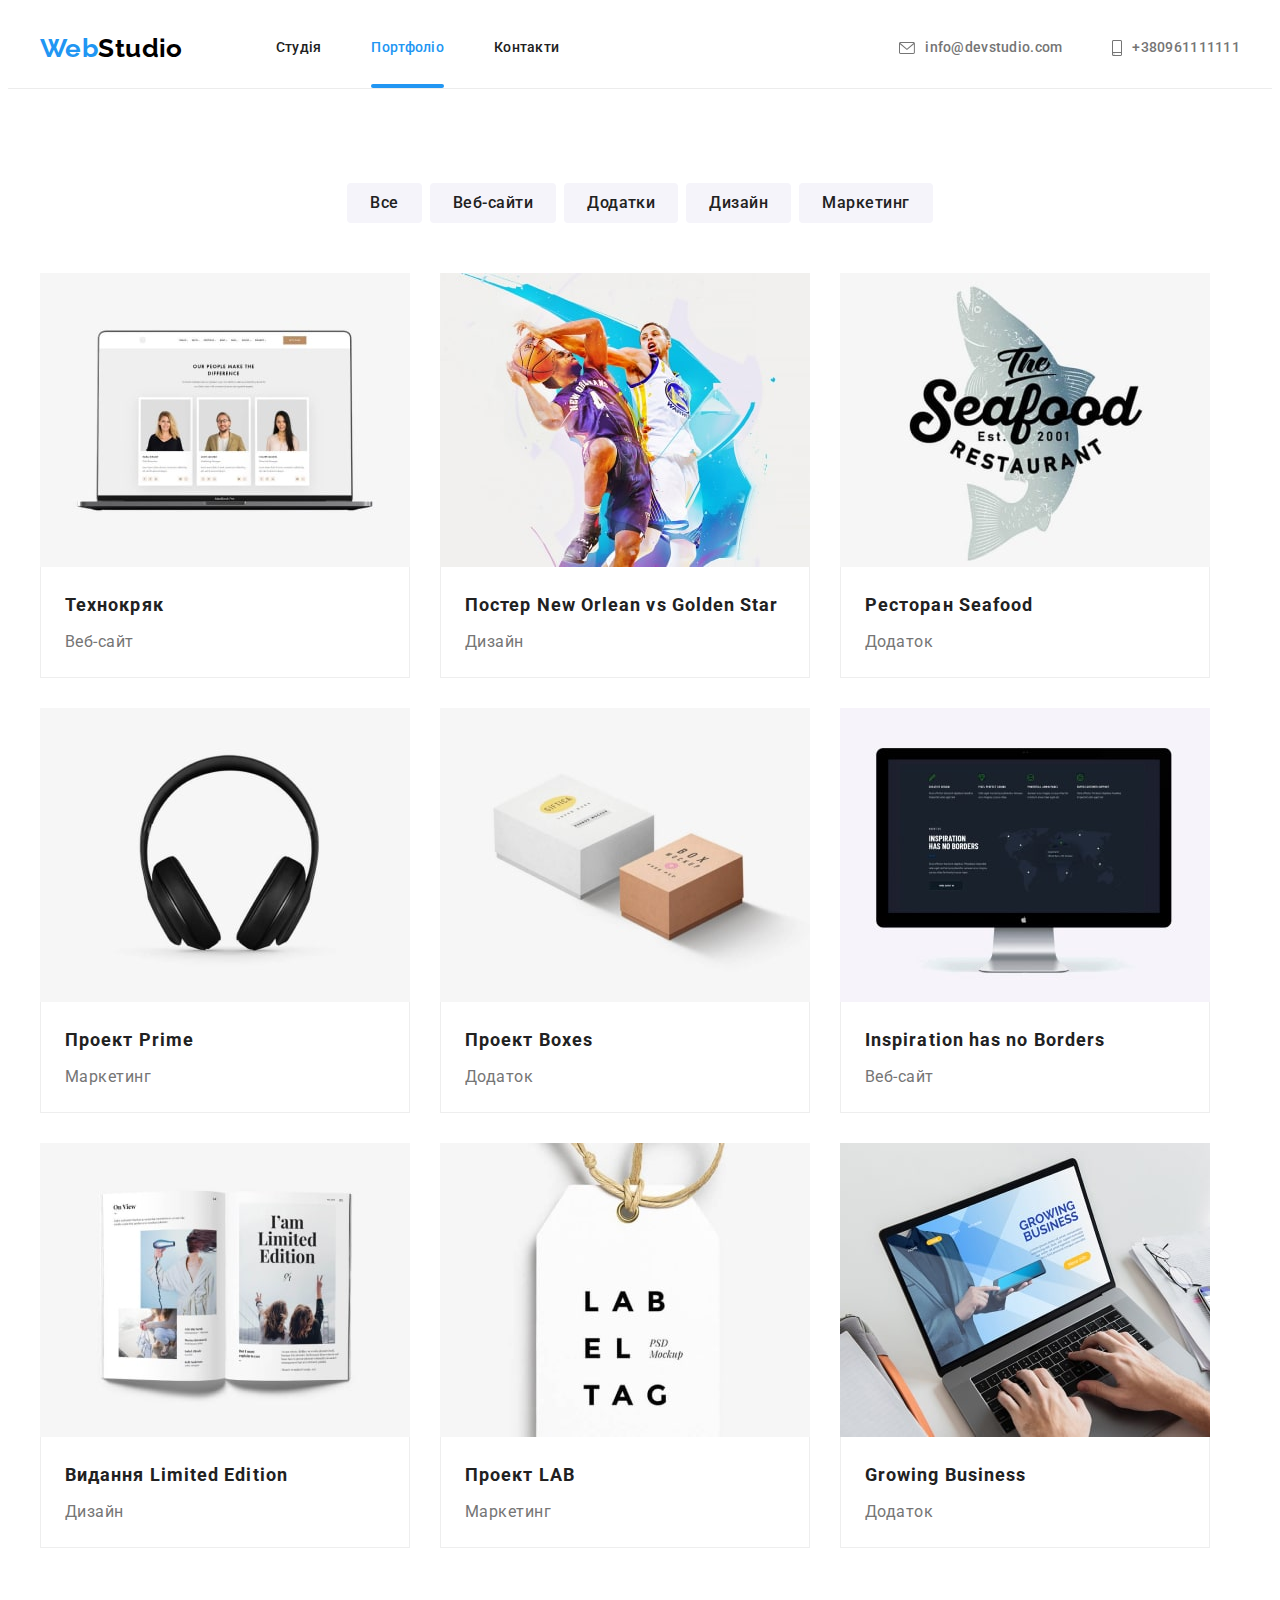
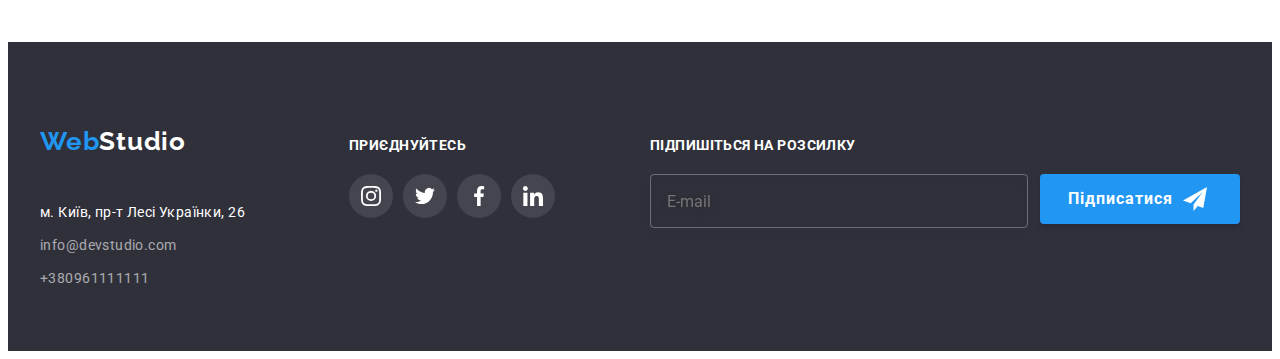
==== portfolio.html @ b74c09cd "HW-7" ====
<!DOCTYPE html>
<html lang="uk">
  <head>
    <meta charset="UTF-8" />
    <meta http-equiv="X-UA-Compatible" content="IE=edge" />
    <meta name="viewport" content="width=device-width, initial-scale=1.0" />
    <title>Web Studio</title>
    <link rel="preconnect" href="https://fonts.googleapis.com" />
    <link rel="preconnect" href="https://fonts.gstatic.com" crossorigin />
    <link
      href="https://fonts.googleapis.com/css2?family=Raleway:wght@700&family=Roboto:wght@400;500;700;900&display=swap"
      rel="stylesheet"
    />
    <link
      rel="stylesheet"
      href="https://cdnjs.cloudflare.com/ajax/libs/modern-normalize/1.1.0/modern-normalize.min.css"
      integrity="sha512-wpPYUAdjBVSE4KJnH1VR1HeZfpl1ub8YT/NKx4PuQ5NmX2tKuGu6U/JRp5y+Y8XG2tV+wKQpNHVUX03MfMFn9Q=="
      crossorigin="anonymous"
      referrerpolicy="no-referrer"
    />
    <link rel="stylesheet" href="./css/styles.css" />
    <link rel="stylesheet" href="./css/main.min.css"/>
  </head>
  <body>
    <!-- Header -->
    <header class="header header-border">
      <div class="container main-nav">
        <nav class="main-nav">
          <a href="./index.html" class="logo link">
            <span class="logo__accent">Web</span>Studio</a
          >
          <ul class="site-nav list">
            <li class="site-nav__item">
              <a href="./index.html" class="site-nav__link link">Студія</a>
            </li>
            <li class="site-nav__item">
              <a href="./portfolio.html" class="site-nav__link site-nav__link--current link"
                >Портфоліо</a
              >
            </li>
            <li class="site-nav__item">
              <a href="" class="site-nav__link link">Контакти</a>
            </li>
          </ul>
        </nav>
       <ul class="contact list">
          <li class="contact__item">
            <a href="mailto:info@devstudio.com" class="contact__link link">
              <svg class="contact__icon" width="16" height="12">
                <use href="./images/icons.svg#icon-envelopehover"></use>
              </svg>
              info@devstudio.com
            </a>
          </li>
          <li class="contact__item">
            <a href="tel:+380961111111" class="contact__link link">
              <svg class="contact__icon" width="10" height="16">
                <use href="./images/icons.svg#icon-smartphone"></use>
              </svg>
              +380961111111</a
            >
          </li>
        </ul>
      </div>
    </header>

    <main>
      <section class="portfolio-section">
        <div class="container">
          <h1 class="visually-hidden">Приклади наших робіт</h1>
          <ul class="filter list">
            <li class="filter__item">
              <button type="button" class="filter__button">Все</button>
            </li>
            <li class="filter__item">
              <button type="button" class="filter__button">Веб-сайти</button>
            </li>
            <li class="filter__item">
              <button type="button" class="filter__button">Додатки</button>
            </li>
            <li class="filter__item">
              <button type="button" class="filter__button">Дизайн</button>
            </li>
            <li class="filter__item">
              <button type="button" class="filter__button">Маркетинг</button>
            </li>
          </ul>
          <ul class="portfolio__list list">
            <li class="example">
              <a href="" class="example__link link">
                <div class="example__image">
                  <img
                    src="./images/project1.jpg"
                    alt="foto-project"
                    width="370"
                  />
                  <p class="example__text">
                    Ресурс пропонує комплексні пропозиції з різним рівнем
                    функціоналу та сервісів. Все це дозволить відвідувачу
                    отримати вичерпні відомості про компанію чи приватну особу.
                  </p>
                </div>
                <div class="description">
                  <h2 class="description__title">Технокряк</h2>
                  <p class="description__text">Веб-сайт</p>
                </div>
              </a>
            </li>
            <li class="example">
              <a href="" class="example__link link">
                <div class="example__image">
                  <img
                    src="./images/project2.jpg"
                    alt="foto-project"
                    width="370"
                  />
                  <p class="example__text">
                    Ресурс пропонує комплексні пропозиції з різним рівнем
                    функціоналу та сервісів. Все це дозволить відвідувачу
                    отримати вичерпні відомості про компанію чи приватну особу.
                  </p>
                </div>
                <div class="description">
                  <h2 class="description__title">
                    Постер New Orlean vs Golden Star
                  </h2>
                  <p class="description__text">Дизайн</p>
                </div>
              </a>
            </li>
            <li class="example">
              <a href="" class="example__link link">
                <div class="example__image">
                  <img
                    src="./images/project3.jpg"
                    alt="foto-project"
                    width="370"
                  />
                  <p class="example__text">
                    Ресурс пропонує комплексні пропозиції з різним рівнем
                    функціоналу та сервісів. Все це дозволить відвідувачу
                    отримати вичерпні відомості про компанію чи приватну особу.
                  </p>
                </div>
                <div class="description">
                  <h2 class="description__title">Ресторан Seafood</h2>
                  <p class="description__text">Додаток</p>
                </div>
              </a>
            </li>
            <li class="example">
              <a href="" class="example__link link">
                <div class="example__image">
                  <img
                    src="./images/project4.jpg"
                    alt="foto-project"
                    width="370"
                  />
                  <p class="example__text">
                    Ресурс пропонує комплексні пропозиції з різним рівнем
                    функціоналу та сервісів. Все це дозволить відвідувачу
                    отримати вичерпні відомості про компанію чи приватну особу.
                  </p>
                </div>
                <div class="description">
                  <h2 class="description__title">Проект Prime</h2>
                  <p class="description__text">Маркетинг</p>
                </div>
              </a>
            </li>
            <li class="example">
              <a href="" class="example__link link">
                <div class="example__image">
                  <img
                    src="./images/project5.jpg"
                    alt="foto-project"
                    width="370"
                  />
                  <p class="example__text">
                    Ресурс пропонує комплексні пропозиції з різним рівнем
                    функціоналу та сервісів. Все це дозволить відвідувачу
                    отримати вичерпні відомості про компанію чи приватну особу.
                  </p>
                </div>
                <div class="description">
                  <h2 class="description__title">Проект Boxes</h2>
                  <p class="description__text">Додаток</p>
                </div>
              </a>
            </li>
            <li class="example">
              <a href="" class="example__link link">
                <div class="example__image">
                  <img
                    src="./images/project6.jpg"
                    alt="foto-project"
                    width="370"
                  />
                  <p class="example__text">
                    Ресурс пропонує комплексні пропозиції з різним рівнем
                    функціоналу та сервісів. Все це дозволить відвідувачу
                    отримати вичерпні відомості про компанію чи приватну особу.
                  </p>
                </div>
                <div class="description">
                  <h2 class="description__title">Inspiration has no Borders</h2>
                  <p class="description__text">Веб-сайт</p>
                </div>
              </a>
            </li>
            <li class="example">
              <a href="" class="example__link link">
                <div class="example__image">
                  <img
                    src="./images/project7.jpg"
                    alt="foto-project"
                    width="370"
                  />
                  <p class="example__text">
                    Ресурс пропонує комплексні пропозиції з різним рівнем
                    функціоналу та сервісів. Все це дозволить відвідувачу
                    отримати вичерпні відомості про компанію чи приватну особу.
                  </p>
                </div>
                <div class="description">
                  <h2 class="description__title">Видання Limited Edition</h2>
                  <p class="description__text">Дизайн</p>
                </div>
              </a>
            </li>
            <li class="example">
              <a href="" class="example__link link">
                <div class="example__image">
                  <img
                    src="./images/project8.jpg"
                    alt="foto-project"
                    width="370"
                  />
                  <p class="example__text">
                    Ресурс пропонує комплексні пропозиції з різним рівнем
                    функціоналу та сервісів. Все це дозволить відвідувачу
                    отримати вичерпні відомості про компанію чи приватну особу.
                  </p>
                </div>
                <div class="description">
                  <h2 class="description__title">Проект LAB</h2>
                  <p class="description__text">Маркетинг</p>
                </div>
              </a>
            </li>
            <li class="example">
              <a href="" class="example__link link">
                <div class="example__image">
                  <img
                    src="./images/project9.jpg"
                    alt="foto-project"
                    width="370"
                  />
                  <p class="example__text">
                    Ресурс пропонує комплексні пропозиції з різним рівнем
                    функціоналу та сервісів. Все це дозволить відвідувачу
                    отримати вичерпні відомості про компанію чи приватну особу.
                  </p>
                </div>
                <div class="description">
                  <h2 class="description__title">Growing Business</h2>
                  <p class="description__text">Додаток</p>
                </div>
              </a>
            </li>
          </ul>
        </div>
      </section>
    </main>

    <!-- FOOTER -->
   <footer class="footer">
      <div class="container content-box">
        <div class="address-box">
          <a href="./index.html" class="logo logo--inverse link">
            <span class="logo__accent">Web</span>Studio</a
          >
          <address>
            <ul class="address list">
              <li class="address__item">
                <a
                  href="https://goo.gl/maps/reQ4tr1Y8sRU6kU5A"
                  target="_blank"
                  rel="noopener nofollow"
                  class="address__link link"
                  >м. Київ, пр-т Лесі Українки, 26</a
                >
              </li>
              <li class="address__item">
                <a href="mailto:info@devstudio.com" class="address__contact link"
                  >info@devstudio.com</a
                >
              </li>
              <li class="address__item">
                <a href="tel:+380961111111" class="address__contact link"
                  >+380961111111</a
                >
              </li>
            </ul>
          </address>
        </div>

        <div class="connect">
          <p class="connect__text">приєднуйтесь</p>
          <ul class="connect__list list">
            <li class="connect__item">
              <a href="" class="connect__link link">
                <svg class="connect__icons" width="20" height="20">
                  <use href="./images/icons.svg#icon-instagram"></use>
                </svg>
              </a>
            </li>
            <li class="connect__item">
              <a href="" class="connect__link link">
                <svg class="connect__icons" width="20" height="20">
                  <use href="./images/icons.svg#icon-twitter"></use>
                </svg>
              </a>
            </li>
            <li class="connect__item">
              <a href="" class="connect__link link">
                <svg class="connect__icons" width="20" height="20">
                  <use href="./images/icons.svg#icon-facebook"></use>
                </svg>
              </a>
            </li>
            <li class="connect__item">
              <a href="" class="connect__link link">
                <svg class="connect__icons" width="20" height="20">
                  <use href="./images/icons.svg#icon-linkedin"></use>
                </svg>
              </a>
            </li>
          </ul>
        </div>
        <div class="subscription">
          <p class="subscription__title">Підпишіться на розсилку</p>
          <form class="subscription__form">
            <label for="email"></label>
            <input
              type="email"
              name="email"
              id="email"
              placeholder="E-mail"
              required
              class="subscription__email"
            />
            <button type="submit" class="button">
              Підписатися
              <svg class="subscription__icons" width="24" height="24">
                <use href="./images/icons.svg#icon-icon-send"></use>
              </svg>
            </button>
          </form>
        </div>
      </div>
    </footer>
  </body>
</html>
---- css/main.min.css ----
:root{--primary-text-color: #757575;--logo-color: #000000;--title-text-color: #212121;--accent-color: #2196f3;--primary-white-color: #ffffff;--hero-bg-color: #2f303a;--section-bg: #f5f4fa;--border-color: #eeeeee;--line-color: #ececec;--grey: #afb1b8}h1,h2,h3,h4,h5,h6,p{margin:0}img{display:block;max-width:100%;height:auto}button{display:block;margin:0 auto;cursor:pointer;border-radius:4px;border:none;border-radius:4px;border:none}body{color:var(--primary-text-color);background-color:var(--primary-white-color);font-family:"Roboto",sans-serif;font-size:14px;letter-spacing:.03em}.section{padding-top:94px;padding-bottom:94px}.list{list-style:none;margin:0;padding:0}.link{text-decoration:none}.title{margin-top:0;margin-bottom:50px;color:var(--title-text-color);font-size:36px;line-height:1.17;text-align:center;letter-spacing:.03em}.visually-hidden{position:absolute;width:1px;height:1px;margin:-1px;border:0;padding:0;white-space:nowrap;-webkit-clip-path:inset(100%);clip-path:inset(100%);clip:rect(0 0 0 0);overflow:hidden}.is-hidden{opacity:0;visibility:hidden;pointer-events:none}.container{width:1200px;margin:0 auto;padding:0 15px}.button{padding:10px 32px;-webkit-box-shadow:0px 4px 4px rgba(0,0,0,.15);box-shadow:0px 4px 4px rgba(0,0,0,.15);min-width:200px;color:var(--primary-white-color);background-color:var(--accent-color);font-family:"Roboto";font-weight:700;font-size:16px;line-height:1.88;-webkit-box-align:center;-ms-flex-align:center;align-items:center;letter-spacing:.06em}.logo{margin-right:93px;padding-top:24px;padding-bottom:24px;color:var(--logo-color);font-family:Raleway,sans-serif;font-weight:700;font-size:26px;line-height:1.19}.logo__accent{color:var(--accent-color)}.logo--inverse{margin-bottom:20px;display:block;color:var(--primary-white-color);font-family:"Raleway",sans-serif;font-weight:700;font-size:26px;line-height:1.19;letter-spacing:.03em}.backdrop{position:fixed;top:0;left:0;width:100%;height:100%;background-color:rgba(0,0,0,.2);-webkit-transition-property:opacity,visibility;transition-property:opacity,visibility;-webkit-transition-duration:250ms;transition-duration:250ms;-webkit-transition-timing-function:cubic-bezier(0.4, 0, 0.2, 1);transition-timing-function:cubic-bezier(0.4, 0, 0.2, 1)}.modal{position:absolute;top:50%;left:50%;-webkit-transform:translate(-50%, -50%) scale(1);transform:translate(-50%, -50%) scale(1);-webkit-transition-property:-webkit-transform;transition-property:-webkit-transform;transition-property:transform;transition-property:transform, -webkit-transform;-webkit-transition-duration:250ms;transition-duration:250ms;-webkit-transition-timing-function:cubic-bezier(0.4, 0, 0.2, 1);transition-timing-function:cubic-bezier(0.4, 0, 0.2, 1);min-height:581px;min-width:528px;border-radius:4px;padding:40px;background-color:var(--primary-white-color)}.backdrop.backdrop--hidden .modal{-webkit-transform:scale(0);transform:scale(0)}.modal__close{-webkit-transition-property:fill;transition-property:fill;-webkit-transition-duration:250ms;transition-duration:250ms;-webkit-transition-timing-function:cubic-bezier(0.4, 0, 0.2, 1);transition-timing-function:cubic-bezier(0.4, 0, 0.2, 1);position:absolute;top:8px;right:8px;width:30px;height:30px;padding:5px;border:1px solid rgba(0,0,0,.1);border-radius:50%;background-color:var(--primary-white-color)}.modal__close:hover,.modal__close:focus{fill:var(--accent-color)}.modal__title{text-align:center;margin-bottom:12px;font-weight:700;font-size:20px;line-height:1.15;text-align:center;letter-spacing:.03em;color:var(--title-text-color)}.field{margin-bottom:10px}.field__title{font-style:normal;font-weight:400;font-size:12px;line-height:1.17;letter-spacing:.01em}.field__wrapper{position:relative}.field__input{-webkit-transition-property:outline-color,border;transition-property:outline-color,border;-webkit-transition-duration:250ms;transition-duration:250ms;-webkit-transition-timing-function:cubic-bezier(0.4, 0, 0.2, 1);transition-timing-function:cubic-bezier(0.4, 0, 0.2, 1);padding-left:42px;margin-top:4px;width:100%;height:40px;border:1px solid rgba(33,33,33,.2);border-radius:4px;font-weight:400;font-size:12px;line-height:1.17;letter-spacing:.01em;color:var(--primary-text-color)}.field__input:focus{outline-color:var(--accent-color)}.field:focus-within .field__input,.field:hover .field__input{border:1px solid var(--accent-color)}.field__icon{-webkit-transition-property:fill;transition-property:fill;-webkit-transition-duration:250ms;transition-duration:250ms;-webkit-transition-timing-function:cubic-bezier(0.4, 0, 0.2, 1);transition-timing-function:cubic-bezier(0.4, 0, 0.2, 1);position:absolute;left:12px;top:50%;-webkit-transform:translateY(-50%);transform:translateY(-50%)}.field__input:focus+.field__icon{fill:var(--accent-color)}.field:focus-within .field__icon,.field:hover .field__icon{fill:var(--accent-color)}.field__comment{margin-bottom:20px}.field__textarea{-webkit-transition-property:outline-color,border;transition-property:outline-color,border;-webkit-transition-duration:250ms;transition-duration:250ms;-webkit-transition-timing-function:cubic-bezier(0.4, 0, 0.2, 1);transition-timing-function:cubic-bezier(0.4, 0, 0.2, 1);width:100%;height:120px;border:1px solid rgba(33,33,33,.2);border-radius:4px;resize:none;padding:12px 16px;margin-top:4px;font-style:normal;font-weight:400;font-size:12px;line-height:1.17;letter-spacing:.01em;color:var(--primary-text-color)}.field__textarea:focus{outline-color:var(--accent-color)}.field__comment:focus-within .field__textarea,.field__comment:hover .field__textarea{border:1px solid var(--accent-color)}.checkbox{margin-bottom:30px}.checkbox__label{font-weight:400;line-height:1.71;display:-webkit-box;display:-ms-flexbox;display:flex;-webkit-box-align:center;-ms-flex-align:center;align-items:center;-webkit-box-pack:center;-ms-flex-pack:center;justify-content:center}.checkbox__image{-webkit-transition-property:background-color,border,border-color;transition-property:background-color,border,border-color;-webkit-transition-duration:250ms;transition-duration:250ms;-webkit-transition-timing-function:cubic-bezier(0.4, 0, 0.2, 1);transition-timing-function:cubic-bezier(0.4, 0, 0.2, 1);width:16px;height:15px;border:2px solid var(--title-text-color);border-radius:3px;margin-right:8px}.checkbox__input:checked+.checkbox__label .checkbox__image{background-color:var(--accent-color);border:none}.checkbox__input:focus+.checkbox__label .checkbox__image,.checkbox__input:hover+.checkbox__label .checkbox__image{border-color:var(--accent-color)}.checkbox-icon{fill:rgba(0,0,0,0)}.checkbox__input:checked+.checkbox__label .checkbox-icon{fill:var(--primary-white-color)}.contract-link{color:var(--accent-color);margin-left:5px}.main-nav{display:-webkit-box;display:-ms-flexbox;display:flex;-webkit-box-align:center;-ms-flex-align:center;align-items:center}.site-nav{display:-webkit-box;display:-ms-flexbox;display:flex}.site-nav__item:not(:last-child){margin-right:50px}.site-nav__link{position:relative;-webkit-transition-property:color;transition-property:color;-webkit-transition-duration:250ms;transition-duration:250ms;-webkit-transition-timing-function:cubic-bezier(0.4, 0, 0.2, 1);transition-timing-function:cubic-bezier(0.4, 0, 0.2, 1);display:block;padding-top:32px;padding-bottom:32px;color:var(--title-text-color);font-weight:500;font-size:14px;line-height:1.14;letter-spacing:.02em}.site-nav__link:hover,.site-nav__link:focus{color:var(--accent-color)}.site-nav__link--current{color:var(--accent-color)}.site-nav__link--current::after{content:"";width:100%;height:4px;position:absolute;bottom:0;border-radius:2px;display:block;background-color:var(--accent-color)}.contact{display:-webkit-box;display:-ms-flexbox;display:flex;margin-left:auto}.contact__item:nth-child(2){margin-left:50px}.contact__link{-webkit-transition-property:color;transition-property:color;-webkit-transition-duration:250ms;transition-duration:250ms;-webkit-transition-timing-function:cubic-bezier(0.4, 0, 0.2, 1);transition-timing-function:cubic-bezier(0.4, 0, 0.2, 1);display:-webkit-box;display:-ms-flexbox;display:flex;padding-top:32px;padding-bottom:32px;-webkit-box-align:center;-ms-flex-align:center;align-items:center;font-weight:500;font-size:14px;line-height:1.14;letter-spacing:.02em;color:var(--primary-text-color)}.contact__link:hover,.contact__link:focus{color:var(--accent-color)}.contact__icon{margin-right:10px;fill:currentColor}.hero{background-color:var(--hero-bg-color);background-image:-webkit-gradient(linear, left top, left bottom, from(rgba(47, 48, 58, 0.4)), to(rgba(47, 48, 58, 0.4))),url(../images/hero-bg.jpg);background-image:linear-gradient(rgba(47, 48, 58, 0.4), rgba(47, 48, 58, 0.4)),url(../images/hero-bg.jpg);background-repeat:no-repeat;background-position:center;background-size:cover;max-width:1600px;text-align:center;padding:200px 0;margin:0 auto;height:600px}.hero__title{margin-left:auto;margin-right:auto;margin-bottom:30px;max-width:696px;color:var(--primary-white-color);font-weight:900;font-size:44px;line-height:1.36;letter-spacing:.06em;text-transform:uppercase}.feature__list{display:-webkit-box;display:-ms-flexbox;display:flex}.feature__list .feature__item:not(:last-child){margin-right:30px}.feature__icons{width:auto;height:120px;background-color:var(--section-bg);display:-webkit-box;display:-ms-flexbox;display:flex;-webkit-box-pack:center;-ms-flex-pack:center;justify-content:center;-webkit-box-align:center;-ms-flex-align:center;align-items:center;margin-bottom:30px}.feature__title{margin-top:0;margin-bottom:10px;color:var(--title-text-color);font-size:14px;line-height:1.14;letter-spacing:.03em;text-transform:uppercase}.feature__text{margin:0;font-weight:400;font-size:14px;line-height:1.71;letter-spacing:.03em}.work{padding-top:0}.work__list{display:-webkit-box;display:-ms-flexbox;display:flex;-webkit-box-pack:justify;-ms-flex-pack:justify;justify-content:space-between}.work__picture{position:relative}.work__text{position:absolute;bottom:0;height:70px;width:100%;display:-webkit-box;display:-ms-flexbox;display:flex;-webkit-box-align:center;-ms-flex-align:center;align-items:center;-webkit-box-pack:center;-ms-flex-pack:center;justify-content:center;font-weight:700;line-height:1.14;text-transform:uppercase;color:var(--primary-white-color);background:rgba(47,48,58,.8)}.team{background-color:#f5f4fa}.team__list{display:-webkit-box;display:-ms-flexbox;display:flex;-webkit-box-pack:justify;-ms-flex-pack:justify;justify-content:space-between}.employee{-webkit-box-shadow:0px 1px 3px rgba(0,0,0,.12),0px 1px 1px rgba(0,0,0,.14),0px 2px 1px rgba(0,0,0,.2);box-shadow:0px 1px 3px rgba(0,0,0,.12),0px 1px 1px rgba(0,0,0,.14),0px 2px 1px rgba(0,0,0,.2);border-radius:0px 0px 4px 4px;background-color:var(--primary-white-color)}.employee__wrapper{padding-top:30px;padding-bottom:30px}.employee__title{margin-top:0;margin-bottom:10px;color:var(--title-text-color);font-weight:500;font-size:16px;line-height:1.19;text-align:center;letter-spacing:.03em}.employee__text{margin:0;font-weight:400;font-size:16px;line-height:1.19;text-align:center;letter-spacing:.03em;margin-bottom:16px}.soc{display:-webkit-box;display:-ms-flexbox;display:flex;-webkit-box-pack:center;-ms-flex-pack:center;justify-content:center;gap:10px}.soc__link{-webkit-transition-property:background-color,color;transition-property:background-color,color;-webkit-transition-duration:250ms;transition-duration:250ms;-webkit-transition-timing-function:cubic-bezier(0.4, 0, 0.2, 1);transition-timing-function:cubic-bezier(0.4, 0, 0.2, 1);width:44px;height:44px;border-radius:50%;display:-webkit-box;display:-ms-flexbox;display:flex;-webkit-box-align:center;-ms-flex-align:center;align-items:center;-webkit-box-pack:center;-ms-flex-pack:center;justify-content:center;color:var(--grey)}.soc__link:hover,.soc__link:focus{background-color:var(--accent-color);color:var(--primary-white-color)}.soc__icon{fill:currentColor}.our-clients__title{margin-bottom:50px;color:var(--title-text-color);font-size:36px;line-height:1.17;text-align:center;letter-spacing:.03em}.our-clients__list{display:-webkit-box;display:-ms-flexbox;display:flex;-webkit-box-align:center;-ms-flex-align:center;align-items:center;gap:30px}.client__link{-webkit-transition-property:border,color;transition-property:border,color;-webkit-transition-duration:250ms;transition-duration:250ms;-webkit-transition-timing-function:cubic-bezier(0.4, 0, 0.2, 1);transition-timing-function:cubic-bezier(0.4, 0, 0.2, 1);width:170px;height:92px;border:1px solid var(--grey);border-radius:4px;display:-webkit-box;display:-ms-flexbox;display:flex;-webkit-box-align:center;-ms-flex-align:center;align-items:center;-webkit-box-pack:center;-ms-flex-pack:center;justify-content:center;color:var(--grey)}.client__link:hover,.client__link:focus{border:1px solid var(--accent-color);color:var(--accent-color)}.client__logo{fill:currentColor}.footer{padding-top:60px;padding-bottom:60px;background-color:var(--hero-bg-color)}.address{font-style:normal;font-weight:400;font-size:14px;line-height:1.71;letter-spacing:.03em}.address .address__item:not(:last-child){margin-bottom:9px}.address__link{color:var(--primary-white-color)}.address__contact{-webkit-transition-property:color;transition-property:color;-webkit-transition-duration:250ms;transition-duration:250ms;-webkit-transition-timing-function:cubic-bezier(0.4, 0, 0.2, 1);transition-timing-function:cubic-bezier(0.4, 0, 0.2, 1);color:rgba(255,255,255,.6)}.address__contact:hover,.address__contact:focus{color:var(--accent-color)}.content-box{display:-webkit-box;display:-ms-flexbox;display:flex;-webkit-box-align:baseline;-ms-flex-align:baseline;align-items:baseline}.connect{margin-left:70px}.connect__text,.subscription__title{font-size:14px;font-weight:700;line-height:1.14;letter-spacing:.03em;text-transform:uppercase;color:var(--primary-white-color);margin-bottom:20px}.connect__list{display:-webkit-box;display:-ms-flexbox;display:flex;gap:10px}.connect__link{-webkit-transition-property:background-color,color;transition-property:background-color,color;-webkit-transition-duration:250ms;transition-duration:250ms;-webkit-transition-timing-function:cubic-bezier(0.4, 0, 0.2, 1);transition-timing-function:cubic-bezier(0.4, 0, 0.2, 1);width:44px;height:44px;border-radius:50%;display:-webkit-box;display:-ms-flexbox;display:flex;-webkit-box-align:center;-ms-flex-align:center;align-items:center;-webkit-box-pack:center;-ms-flex-pack:center;justify-content:center;background-color:rgba(255,255,255,.1);color:var(--primary-white-color)}.connect__link:hover,.connect__link:focus{background-color:var(--accent-color);color:var(--primary-white-color)}.connect__icons{fill:currentColor}.subscription{margin-left:auto}.subscription__form{display:-webkit-box;display:-ms-flexbox;display:flex}.subscription__email{-webkit-transition-property:outline-color,border;transition-property:outline-color,border;-webkit-transition-duration:250ms;transition-duration:250ms;-webkit-transition-timing-function:cubic-bezier(0.4, 0, 0.2, 1);transition-timing-function:cubic-bezier(0.4, 0, 0.2, 1);padding-left:16px;width:358px;height:50px;border:1px solid rgba(255,255,255,.3);-webkit-filter:drop-shadow(0px 4px 4px rgba(0, 0, 0, 0.15));filter:drop-shadow(0px 4px 4px rgba(0, 0, 0, 0.15));border-radius:4px;font-family:"Roboto";font-style:normal;font-weight:400;font-size:16px;line-height:1.25;background-color:rgba(0,0,0,0);color:var(--primary-white-color)}.subscription__email:focus{outline-color:var(--accent-color)}.subscription__email:hover{border:1px solid var(--accent-color)}.subscription__form .button{display:-webkit-box;display:-ms-flexbox;display:flex;-webkit-box-align:center;-ms-flex-align:center;align-items:center;padding:10px 28px;margin-left:12px;height:50px}.subscription__icons{margin-left:10px}.header-border{border-bottom:1px solid var(--line-color)}.portfolio-section{padding-top:94px;padding-bottom:94px}.filter{display:-webkit-box;display:-ms-flexbox;display:flex;-webkit-box-pack:center;-ms-flex-pack:center;justify-content:center;margin-bottom:50px}.filter__item{margin-right:8px}.filter__item:nth-child(5){margin-right:0}.filter__button{-webkit-transition-property:background-color,color,-webkit-box-shadow;transition-property:background-color,color,-webkit-box-shadow;transition-property:background-color,color,box-shadow;transition-property:background-color,color,box-shadow,-webkit-box-shadow;-webkit-transition-duration:250ms;transition-duration:250ms;-webkit-transition-timing-function:cubic-bezier(0.4, 0, 0.2, 1);transition-timing-function:cubic-bezier(0.4, 0, 0.2, 1);padding:6px 22px;border-radius:4px;border:1px solid rgba(0,0,0,0);cursor:pointer;color:var(--title-text-color);background-color:var(--section-bg);font-family:"Roboto";font-weight:500;font-size:16px;line-height:1.62;text-align:center;letter-spacing:.03em}.filter__button:hover,.filter__button:focus{background-color:var(--accent-color);color:var(--primary-white-color);-webkit-box-shadow:0px 3px 1px rgba(0,0,0,.1),0px 1px 2px rgba(0,0,0,.08),0px 2px 2px rgba(0,0,0,.12);box-shadow:0px 3px 1px rgba(0,0,0,.1),0px 1px 2px rgba(0,0,0,.08),0px 2px 2px rgba(0,0,0,.12)}.portfolio__list{display:-webkit-box;display:-ms-flexbox;display:flex;-ms-flex-wrap:wrap;flex-wrap:wrap;gap:30px}.example__link{-webkit-transition-property:-webkit-box-shadow;transition-property:-webkit-box-shadow;transition-property:box-shadow;transition-property:box-shadow, -webkit-box-shadow;-webkit-transition-duration:250ms;transition-duration:250ms;-webkit-transition-timing-function:cubic-bezier(0.4, 0, 0.2, 1);transition-timing-function:cubic-bezier(0.4, 0, 0.2, 1);display:block}.example__link:hover,.example__link:focus{-webkit-box-shadow:0px 1px 1px rgba(0,0,0,.12),0px 4px 4px rgba(0,0,0,.06),1px 4px 6px rgba(0,0,0,.16);box-shadow:0px 1px 1px rgba(0,0,0,.12),0px 4px 4px rgba(0,0,0,.06),1px 4px 6px rgba(0,0,0,.16)}.example__image{position:relative;overflow:hidden}.example__text{position:absolute;bottom:0;left:0;-webkit-transform:translateY(100%);transform:translateY(100%);-webkit-transition-property:-webkit-transform;transition-property:-webkit-transform;transition-property:transform;transition-property:transform, -webkit-transform;-webkit-transition-duration:250ms;transition-duration:250ms;-webkit-transition-timing-function:cubic-bezier(0.4, 0, 0.2, 1);transition-timing-function:cubic-bezier(0.4, 0, 0.2, 1);overflow:auto;padding:63px 24px;height:100%;font-style:normal;font-weight:400;font-size:18px;line-height:1.56;letter-spacing:.03em;background-color:rgba(33,150,243,.9);color:var(--primary-white-color)}.example__link:hover .example__text{-webkit-transform:translateY(0);transform:translateY(0)}.description{padding:20px 24px;border:1px solid var(--border-color);border-top:none}.description__title{margin-bottom:4px;color:var(--title-text-color);font-size:18px;line-height:2;letter-spacing:.06em}.description__text{font-weight:400;font-size:16px;line-height:1.88;letter-spacing:.03em;color:var(--primary-text-color)}/*# sourceMappingURL=main.min.css.map */
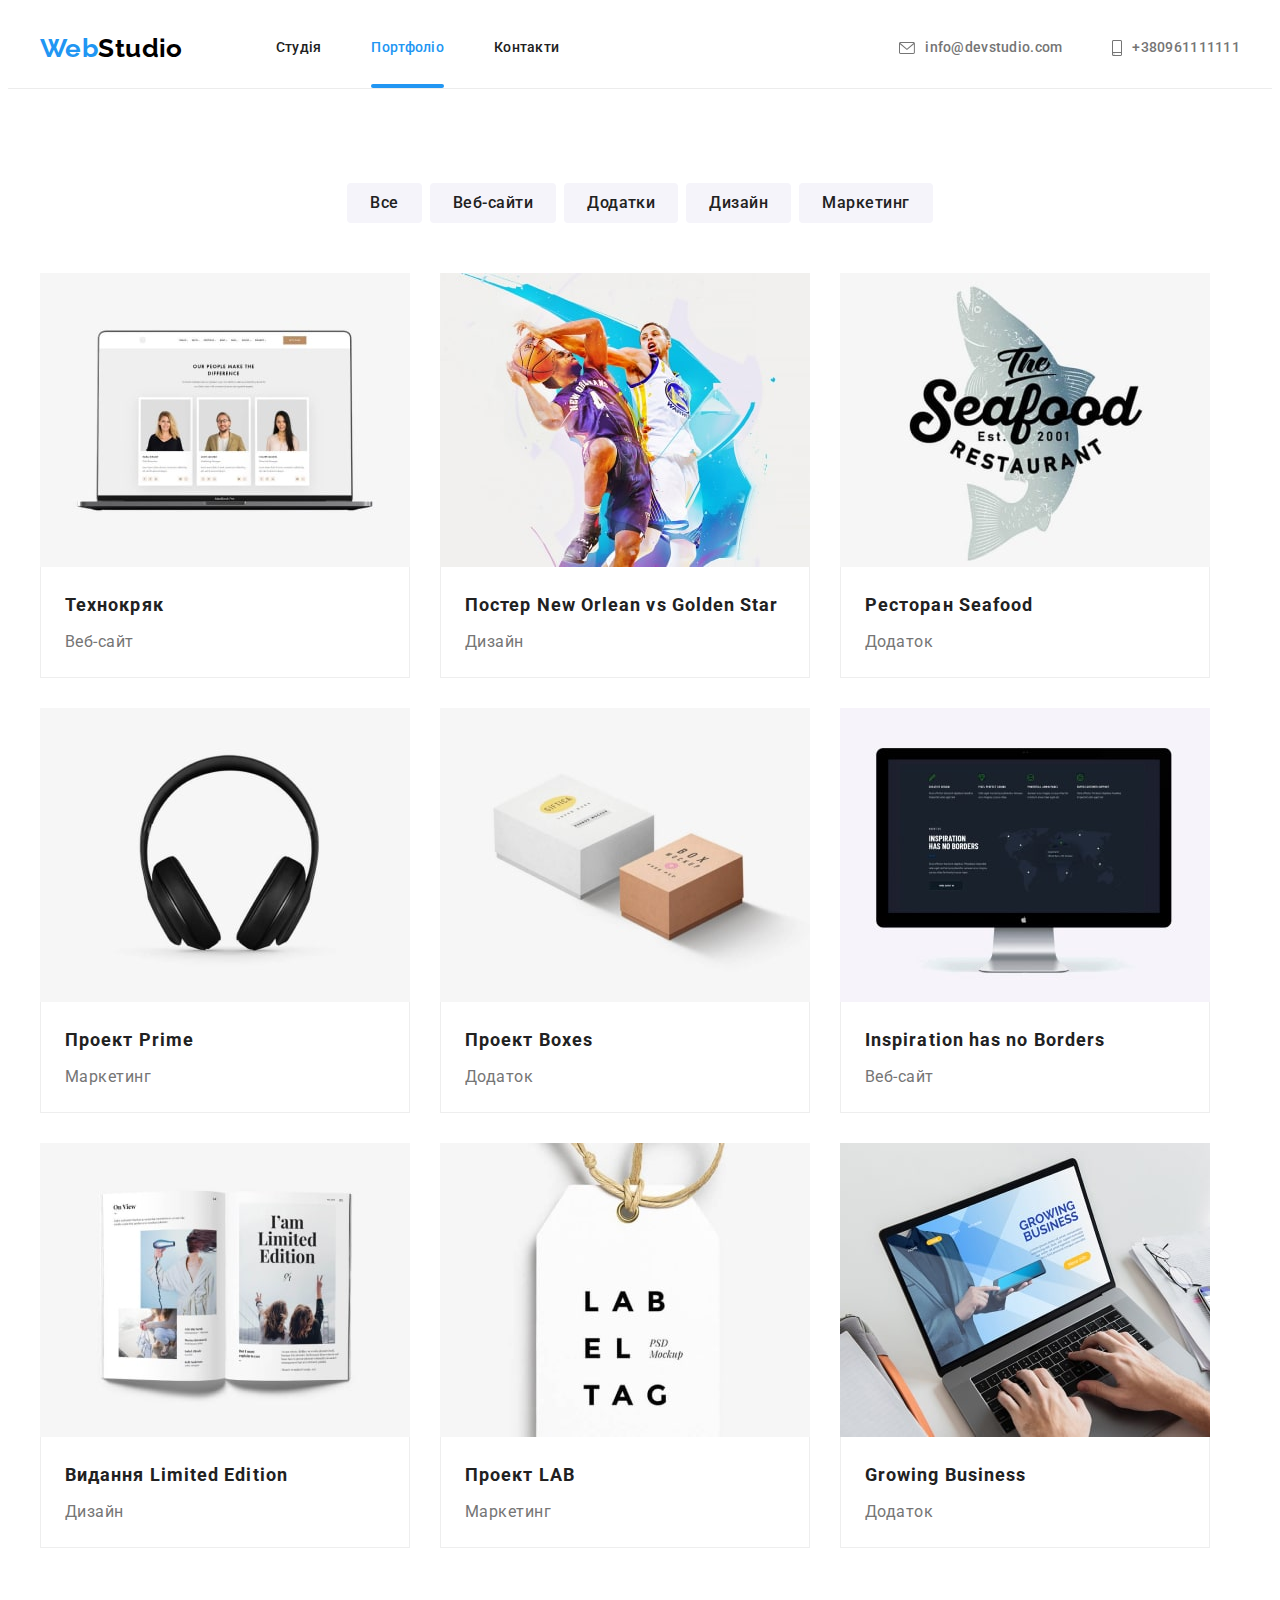
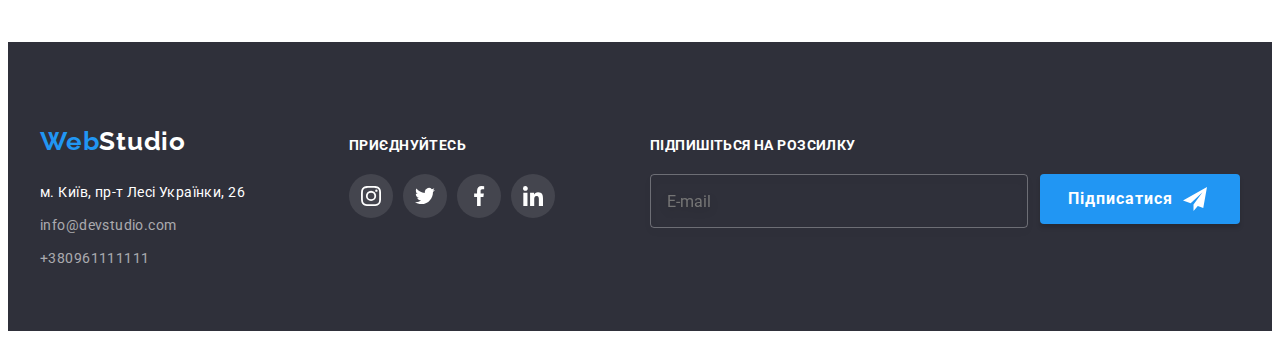
==== commit 4f5e923a: "add hw7" ====
--- a/portfolio.html
+++ b/portfolio.html
@@ -18,7 +18,7 @@
       crossorigin="anonymous"
       referrerpolicy="no-referrer"
     />
-    <link rel="stylesheet" href="./css/styles.css" />
+    <!-- <link rel="stylesheet" href="./css/styles.css" /> -->
     <link rel="stylesheet" href="./css/main.min.css"/>
   </head>
   <body>
--- a/css/main.min.css
+++ b/css/main.min.css
@@ -1 +1 @@
-:root{--primary-text-color: #757575;--logo-color: #000000;--title-text-color: #212121;--accent-color: #2196f3;--primary-white-color: #ffffff;--hero-bg-color: #2f303a;--section-bg: #f5f4fa;--border-color: #eeeeee;--line-color: #ececec;--grey: #afb1b8}h1,h2,h3,h4,h5,h6,p{margin:0}img{display:block;max-width:100%;height:auto}button{display:block;margin:0 auto;cursor:pointer;border-radius:4px;border:none;border-radius:4px;border:none}body{color:var(--primary-text-color);background-color:var(--primary-white-color);font-family:"Roboto",sans-serif;font-size:14px;letter-spacing:.03em}.section{padding-top:94px;padding-bottom:94px}.list{list-style:none;margin:0;padding:0}.link{text-decoration:none}.title{margin-top:0;margin-bottom:50px;color:var(--title-text-color);font-size:36px;line-height:1.17;text-align:center;letter-spacing:.03em}.visually-hidden{position:absolute;width:1px;height:1px;margin:-1px;border:0;padding:0;white-space:nowrap;-webkit-clip-path:inset(100%);clip-path:inset(100%);clip:rect(0 0 0 0);overflow:hidden}.is-hidden{opacity:0;visibility:hidden;pointer-events:none}.container{width:1200px;margin:0 auto;padding:0 15px}.button{padding:10px 32px;-webkit-box-shadow:0px 4px 4px rgba(0,0,0,.15);box-shadow:0px 4px 4px rgba(0,0,0,.15);min-width:200px;color:var(--primary-white-color);background-color:var(--accent-color);font-family:"Roboto";font-weight:700;font-size:16px;line-height:1.88;-webkit-box-align:center;-ms-flex-align:center;align-items:center;letter-spacing:.06em}.logo{margin-right:93px;padding-top:24px;padding-bottom:24px;color:var(--logo-color);font-family:Raleway,sans-serif;font-weight:700;font-size:26px;line-height:1.19}.logo__accent{color:var(--accent-color)}.logo--inverse{margin-bottom:20px;display:block;color:var(--primary-white-color);font-family:"Raleway",sans-serif;font-weight:700;font-size:26px;line-height:1.19;letter-spacing:.03em}.backdrop{position:fixed;top:0;left:0;width:100%;height:100%;background-color:rgba(0,0,0,.2);-webkit-transition-property:opacity,visibility;transition-property:opacity,visibility;-webkit-transition-duration:250ms;transition-duration:250ms;-webkit-transition-timing-function:cubic-bezier(0.4, 0, 0.2, 1);transition-timing-function:cubic-bezier(0.4, 0, 0.2, 1)}.modal{position:absolute;top:50%;left:50%;-webkit-transform:translate(-50%, -50%) scale(1);transform:translate(-50%, -50%) scale(1);-webkit-transition-property:-webkit-transform;transition-property:-webkit-transform;transition-property:transform;transition-property:transform, -webkit-transform;-webkit-transition-duration:250ms;transition-duration:250ms;-webkit-transition-timing-function:cubic-bezier(0.4, 0, 0.2, 1);transition-timing-function:cubic-bezier(0.4, 0, 0.2, 1);min-height:581px;min-width:528px;border-radius:4px;padding:40px;background-color:var(--primary-white-color)}.backdrop.backdrop--hidden .modal{-webkit-transform:scale(0);transform:scale(0)}.modal__close{-webkit-transition-property:fill;transition-property:fill;-webkit-transition-duration:250ms;transition-duration:250ms;-webkit-transition-timing-function:cubic-bezier(0.4, 0, 0.2, 1);transition-timing-function:cubic-bezier(0.4, 0, 0.2, 1);position:absolute;top:8px;right:8px;width:30px;height:30px;padding:5px;border:1px solid rgba(0,0,0,.1);border-radius:50%;background-color:var(--primary-white-color)}.modal__close:hover,.modal__close:focus{fill:var(--accent-color)}.modal__title{text-align:center;margin-bottom:12px;font-weight:700;font-size:20px;line-height:1.15;text-align:center;letter-spacing:.03em;color:var(--title-text-color)}.field{margin-bottom:10px}.field__title{font-style:normal;font-weight:400;font-size:12px;line-height:1.17;letter-spacing:.01em}.field__wrapper{position:relative}.field__input{-webkit-transition-property:outline-color,border;transition-property:outline-color,border;-webkit-transition-duration:250ms;transition-duration:250ms;-webkit-transition-timing-function:cubic-bezier(0.4, 0, 0.2, 1);transition-timing-function:cubic-bezier(0.4, 0, 0.2, 1);padding-left:42px;margin-top:4px;width:100%;height:40px;border:1px solid rgba(33,33,33,.2);border-radius:4px;font-weight:400;font-size:12px;line-height:1.17;letter-spacing:.01em;color:var(--primary-text-color)}.field__input:focus{outline-color:var(--accent-color)}.field:focus-within .field__input,.field:hover .field__input{border:1px solid var(--accent-color)}.field__icon{-webkit-transition-property:fill;transition-property:fill;-webkit-transition-duration:250ms;transition-duration:250ms;-webkit-transition-timing-function:cubic-bezier(0.4, 0, 0.2, 1);transition-timing-function:cubic-bezier(0.4, 0, 0.2, 1);position:absolute;left:12px;top:50%;-webkit-transform:translateY(-50%);transform:translateY(-50%)}.field__input:focus+.field__icon{fill:var(--accent-color)}.field:focus-within .field__icon,.field:hover .field__icon{fill:var(--accent-color)}.field__comment{margin-bottom:20px}.field__textarea{-webkit-transition-property:outline-color,border;transition-property:outline-color,border;-webkit-transition-duration:250ms;transition-duration:250ms;-webkit-transition-timing-function:cubic-bezier(0.4, 0, 0.2, 1);transition-timing-function:cubic-bezier(0.4, 0, 0.2, 1);width:100%;height:120px;border:1px solid rgba(33,33,33,.2);border-radius:4px;resize:none;padding:12px 16px;margin-top:4px;font-style:normal;font-weight:400;font-size:12px;line-height:1.17;letter-spacing:.01em;color:var(--primary-text-color)}.field__textarea:focus{outline-color:var(--accent-color)}.field__comment:focus-within .field__textarea,.field__comment:hover .field__textarea{border:1px solid var(--accent-color)}.checkbox{margin-bottom:30px}.checkbox__label{font-weight:400;line-height:1.71;display:-webkit-box;display:-ms-flexbox;display:flex;-webkit-box-align:center;-ms-flex-align:center;align-items:center;-webkit-box-pack:center;-ms-flex-pack:center;justify-content:center}.checkbox__image{-webkit-transition-property:background-color,border,border-color;transition-property:background-color,border,border-color;-webkit-transition-duration:250ms;transition-duration:250ms;-webkit-transition-timing-function:cubic-bezier(0.4, 0, 0.2, 1);transition-timing-function:cubic-bezier(0.4, 0, 0.2, 1);width:16px;height:15px;border:2px solid var(--title-text-color);border-radius:3px;margin-right:8px}.checkbox__input:checked+.checkbox__label .checkbox__image{background-color:var(--accent-color);border:none}.checkbox__input:focus+.checkbox__label .checkbox__image,.checkbox__input:hover+.checkbox__label .checkbox__image{border-color:var(--accent-color)}.checkbox-icon{fill:rgba(0,0,0,0)}.checkbox__input:checked+.checkbox__label .checkbox-icon{fill:var(--primary-white-color)}.contract-link{color:var(--accent-color);margin-left:5px}.main-nav{display:-webkit-box;display:-ms-flexbox;display:flex;-webkit-box-align:center;-ms-flex-align:center;align-items:center}.site-nav{display:-webkit-box;display:-ms-flexbox;display:flex}.site-nav__item:not(:last-child){margin-right:50px}.site-nav__link{position:relative;-webkit-transition-property:color;transition-property:color;-webkit-transition-duration:250ms;transition-duration:250ms;-webkit-transition-timing-function:cubic-bezier(0.4, 0, 0.2, 1);transition-timing-function:cubic-bezier(0.4, 0, 0.2, 1);display:block;padding-top:32px;padding-bottom:32px;color:var(--title-text-color);font-weight:500;font-size:14px;line-height:1.14;letter-spacing:.02em}.site-nav__link:hover,.site-nav__link:focus{color:var(--accent-color)}.site-nav__link--current{color:var(--accent-color)}.site-nav__link--current::after{content:"";width:100%;height:4px;position:absolute;bottom:0;border-radius:2px;display:block;background-color:var(--accent-color)}.contact{display:-webkit-box;display:-ms-flexbox;display:flex;margin-left:auto}.contact__item:nth-child(2){margin-left:50px}.contact__link{-webkit-transition-property:color;transition-property:color;-webkit-transition-duration:250ms;transition-duration:250ms;-webkit-transition-timing-function:cubic-bezier(0.4, 0, 0.2, 1);transition-timing-function:cubic-bezier(0.4, 0, 0.2, 1);display:-webkit-box;display:-ms-flexbox;display:flex;padding-top:32px;padding-bottom:32px;-webkit-box-align:center;-ms-flex-align:center;align-items:center;font-weight:500;font-size:14px;line-height:1.14;letter-spacing:.02em;color:var(--primary-text-color)}.contact__link:hover,.contact__link:focus{color:var(--accent-color)}.contact__icon{margin-right:10px;fill:currentColor}.hero{background-color:var(--hero-bg-color);background-image:-webkit-gradient(linear, left top, left bottom, from(rgba(47, 48, 58, 0.4)), to(rgba(47, 48, 58, 0.4))),url(../images/hero-bg.jpg);background-image:linear-gradient(rgba(47, 48, 58, 0.4), rgba(47, 48, 58, 0.4)),url(../images/hero-bg.jpg);background-repeat:no-repeat;background-position:center;background-size:cover;max-width:1600px;text-align:center;padding:200px 0;margin:0 auto;height:600px}.hero__title{margin-left:auto;margin-right:auto;margin-bottom:30px;max-width:696px;color:var(--primary-white-color);font-weight:900;font-size:44px;line-height:1.36;letter-spacing:.06em;text-transform:uppercase}.feature__list{display:-webkit-box;display:-ms-flexbox;display:flex}.feature__list .feature__item:not(:last-child){margin-right:30px}.feature__icons{width:auto;height:120px;background-color:var(--section-bg);display:-webkit-box;display:-ms-flexbox;display:flex;-webkit-box-pack:center;-ms-flex-pack:center;justify-content:center;-webkit-box-align:center;-ms-flex-align:center;align-items:center;margin-bottom:30px}.feature__title{margin-top:0;margin-bottom:10px;color:var(--title-text-color);font-size:14px;line-height:1.14;letter-spacing:.03em;text-transform:uppercase}.feature__text{margin:0;font-weight:400;font-size:14px;line-height:1.71;letter-spacing:.03em}.work{padding-top:0}.work__list{display:-webkit-box;display:-ms-flexbox;display:flex;-webkit-box-pack:justify;-ms-flex-pack:justify;justify-content:space-between}.work__picture{position:relative}.work__text{position:absolute;bottom:0;height:70px;width:100%;display:-webkit-box;display:-ms-flexbox;display:flex;-webkit-box-align:center;-ms-flex-align:center;align-items:center;-webkit-box-pack:center;-ms-flex-pack:center;justify-content:center;font-weight:700;line-height:1.14;text-transform:uppercase;color:var(--primary-white-color);background:rgba(47,48,58,.8)}.team{background-color:#f5f4fa}.team__list{display:-webkit-box;display:-ms-flexbox;display:flex;-webkit-box-pack:justify;-ms-flex-pack:justify;justify-content:space-between}.employee{-webkit-box-shadow:0px 1px 3px rgba(0,0,0,.12),0px 1px 1px rgba(0,0,0,.14),0px 2px 1px rgba(0,0,0,.2);box-shadow:0px 1px 3px rgba(0,0,0,.12),0px 1px 1px rgba(0,0,0,.14),0px 2px 1px rgba(0,0,0,.2);border-radius:0px 0px 4px 4px;background-color:var(--primary-white-color)}.employee__wrapper{padding-top:30px;padding-bottom:30px}.employee__title{margin-top:0;margin-bottom:10px;color:var(--title-text-color);font-weight:500;font-size:16px;line-height:1.19;text-align:center;letter-spacing:.03em}.employee__text{margin:0;font-weight:400;font-size:16px;line-height:1.19;text-align:center;letter-spacing:.03em;margin-bottom:16px}.soc{display:-webkit-box;display:-ms-flexbox;display:flex;-webkit-box-pack:center;-ms-flex-pack:center;justify-content:center;gap:10px}.soc__link{-webkit-transition-property:background-color,color;transition-property:background-color,color;-webkit-transition-duration:250ms;transition-duration:250ms;-webkit-transition-timing-function:cubic-bezier(0.4, 0, 0.2, 1);transition-timing-function:cubic-bezier(0.4, 0, 0.2, 1);width:44px;height:44px;border-radius:50%;display:-webkit-box;display:-ms-flexbox;display:flex;-webkit-box-align:center;-ms-flex-align:center;align-items:center;-webkit-box-pack:center;-ms-flex-pack:center;justify-content:center;color:var(--grey)}.soc__link:hover,.soc__link:focus{background-color:var(--accent-color);color:var(--primary-white-color)}.soc__icon{fill:currentColor}.our-clients__title{margin-bottom:50px;color:var(--title-text-color);font-size:36px;line-height:1.17;text-align:center;letter-spacing:.03em}.our-clients__list{display:-webkit-box;display:-ms-flexbox;display:flex;-webkit-box-align:center;-ms-flex-align:center;align-items:center;gap:30px}.client__link{-webkit-transition-property:border,color;transition-property:border,color;-webkit-transition-duration:250ms;transition-duration:250ms;-webkit-transition-timing-function:cubic-bezier(0.4, 0, 0.2, 1);transition-timing-function:cubic-bezier(0.4, 0, 0.2, 1);width:170px;height:92px;border:1px solid var(--grey);border-radius:4px;display:-webkit-box;display:-ms-flexbox;display:flex;-webkit-box-align:center;-ms-flex-align:center;align-items:center;-webkit-box-pack:center;-ms-flex-pack:center;justify-content:center;color:var(--grey)}.client__link:hover,.client__link:focus{border:1px solid var(--accent-color);color:var(--accent-color)}.client__logo{fill:currentColor}.footer{padding-top:60px;padding-bottom:60px;background-color:var(--hero-bg-color)}.address{font-style:normal;font-weight:400;font-size:14px;line-height:1.71;letter-spacing:.03em}.address .address__item:not(:last-child){margin-bottom:9px}.address__link{color:var(--primary-white-color)}.address__contact{-webkit-transition-property:color;transition-property:color;-webkit-transition-duration:250ms;transition-duration:250ms;-webkit-transition-timing-function:cubic-bezier(0.4, 0, 0.2, 1);transition-timing-function:cubic-bezier(0.4, 0, 0.2, 1);color:rgba(255,255,255,.6)}.address__contact:hover,.address__contact:focus{color:var(--accent-color)}.content-box{display:-webkit-box;display:-ms-flexbox;display:flex;-webkit-box-align:baseline;-ms-flex-align:baseline;align-items:baseline}.connect{margin-left:70px}.connect__text,.subscription__title{font-size:14px;font-weight:700;line-height:1.14;letter-spacing:.03em;text-transform:uppercase;color:var(--primary-white-color);margin-bottom:20px}.connect__list{display:-webkit-box;display:-ms-flexbox;display:flex;gap:10px}.connect__link{-webkit-transition-property:background-color,color;transition-property:background-color,color;-webkit-transition-duration:250ms;transition-duration:250ms;-webkit-transition-timing-function:cubic-bezier(0.4, 0, 0.2, 1);transition-timing-function:cubic-bezier(0.4, 0, 0.2, 1);width:44px;height:44px;border-radius:50%;display:-webkit-box;display:-ms-flexbox;display:flex;-webkit-box-align:center;-ms-flex-align:center;align-items:center;-webkit-box-pack:center;-ms-flex-pack:center;justify-content:center;background-color:rgba(255,255,255,.1);color:var(--primary-white-color)}.connect__link:hover,.connect__link:focus{background-color:var(--accent-color);color:var(--primary-white-color)}.connect__icons{fill:currentColor}.subscription{margin-left:auto}.subscription__form{display:-webkit-box;display:-ms-flexbox;display:flex}.subscription__email{-webkit-transition-property:outline-color,border;transition-property:outline-color,border;-webkit-transition-duration:250ms;transition-duration:250ms;-webkit-transition-timing-function:cubic-bezier(0.4, 0, 0.2, 1);transition-timing-function:cubic-bezier(0.4, 0, 0.2, 1);padding-left:16px;width:358px;height:50px;border:1px solid rgba(255,255,255,.3);-webkit-filter:drop-shadow(0px 4px 4px rgba(0, 0, 0, 0.15));filter:drop-shadow(0px 4px 4px rgba(0, 0, 0, 0.15));border-radius:4px;font-family:"Roboto";font-style:normal;font-weight:400;font-size:16px;line-height:1.25;background-color:rgba(0,0,0,0);color:var(--primary-white-color)}.subscription__email:focus{outline-color:var(--accent-color)}.subscription__email:hover{border:1px solid var(--accent-color)}.subscription__form .button{display:-webkit-box;display:-ms-flexbox;display:flex;-webkit-box-align:center;-ms-flex-align:center;align-items:center;padding:10px 28px;margin-left:12px;height:50px}.subscription__icons{margin-left:10px}.header-border{border-bottom:1px solid var(--line-color)}.portfolio-section{padding-top:94px;padding-bottom:94px}.filter{display:-webkit-box;display:-ms-flexbox;display:flex;-webkit-box-pack:center;-ms-flex-pack:center;justify-content:center;margin-bottom:50px}.filter__item{margin-right:8px}.filter__item:nth-child(5){margin-right:0}.filter__button{-webkit-transition-property:background-color,color,-webkit-box-shadow;transition-property:background-color,color,-webkit-box-shadow;transition-property:background-color,color,box-shadow;transition-property:background-color,color,box-shadow,-webkit-box-shadow;-webkit-transition-duration:250ms;transition-duration:250ms;-webkit-transition-timing-function:cubic-bezier(0.4, 0, 0.2, 1);transition-timing-function:cubic-bezier(0.4, 0, 0.2, 1);padding:6px 22px;border-radius:4px;border:1px solid rgba(0,0,0,0);cursor:pointer;color:var(--title-text-color);background-color:var(--section-bg);font-family:"Roboto";font-weight:500;font-size:16px;line-height:1.62;text-align:center;letter-spacing:.03em}.filter__button:hover,.filter__button:focus{background-color:var(--accent-color);color:var(--primary-white-color);-webkit-box-shadow:0px 3px 1px rgba(0,0,0,.1),0px 1px 2px rgba(0,0,0,.08),0px 2px 2px rgba(0,0,0,.12);box-shadow:0px 3px 1px rgba(0,0,0,.1),0px 1px 2px rgba(0,0,0,.08),0px 2px 2px rgba(0,0,0,.12)}.portfolio__list{display:-webkit-box;display:-ms-flexbox;display:flex;-ms-flex-wrap:wrap;flex-wrap:wrap;gap:30px}.example__link{-webkit-transition-property:-webkit-box-shadow;transition-property:-webkit-box-shadow;transition-property:box-shadow;transition-property:box-shadow, -webkit-box-shadow;-webkit-transition-duration:250ms;transition-duration:250ms;-webkit-transition-timing-function:cubic-bezier(0.4, 0, 0.2, 1);transition-timing-function:cubic-bezier(0.4, 0, 0.2, 1);display:block}.example__link:hover,.example__link:focus{-webkit-box-shadow:0px 1px 1px rgba(0,0,0,.12),0px 4px 4px rgba(0,0,0,.06),1px 4px 6px rgba(0,0,0,.16);box-shadow:0px 1px 1px rgba(0,0,0,.12),0px 4px 4px rgba(0,0,0,.06),1px 4px 6px rgba(0,0,0,.16)}.example__image{position:relative;overflow:hidden}.example__text{position:absolute;bottom:0;left:0;-webkit-transform:translateY(100%);transform:translateY(100%);-webkit-transition-property:-webkit-transform;transition-property:-webkit-transform;transition-property:transform;transition-property:transform, -webkit-transform;-webkit-transition-duration:250ms;transition-duration:250ms;-webkit-transition-timing-function:cubic-bezier(0.4, 0, 0.2, 1);transition-timing-function:cubic-bezier(0.4, 0, 0.2, 1);overflow:auto;padding:63px 24px;height:100%;font-style:normal;font-weight:400;font-size:18px;line-height:1.56;letter-spacing:.03em;background-color:rgba(33,150,243,.9);color:var(--primary-white-color)}.example__link:hover .example__text{-webkit-transform:translateY(0);transform:translateY(0)}.description{padding:20px 24px;border:1px solid var(--border-color);border-top:none}.description__title{margin-bottom:4px;color:var(--title-text-color);font-size:18px;line-height:2;letter-spacing:.06em}.description__text{font-weight:400;font-size:16px;line-height:1.88;letter-spacing:.03em;color:var(--primary-text-color)}/*# sourceMappingURL=main.min.css.map */+:root{--primary-text-color: #757575;--logo-color: #000000;--title-text-color: #212121;--accent-color: #2196f3;--primary-white-color: #ffffff;--hero-bg-color: #2f303a;--section-bg: #f5f4fa;--border-color: #eeeeee;--line-color: #ececec;--grey: #afb1b8}h1,h2,h3,h4,h5,h6,p{margin:0}img{display:block;max-width:100%;height:auto}button{display:block;margin:0 auto;cursor:pointer;border-radius:4px;border:none;border-radius:4px;border:none}body{color:var(--primary-text-color);background-color:var(--primary-white-color);font-family:"Roboto",sans-serif;font-size:14px;letter-spacing:.03em}.section{padding-top:94px;padding-bottom:94px}.list{list-style:none;margin:0;padding:0}.link{text-decoration:none}.title{margin-top:0;margin-bottom:50px;color:var(--title-text-color);font-size:36px;line-height:1.17;text-align:center;letter-spacing:.03em}.visually-hidden{position:absolute;width:1px;height:1px;margin:-1px;border:0;padding:0;white-space:nowrap;-webkit-clip-path:inset(100%);clip-path:inset(100%);clip:rect(0 0 0 0);overflow:hidden}.is-hidden{opacity:0;visibility:hidden;pointer-events:none}.container{width:1200px;margin:0 auto;padding:0 15px}.button{padding:10px 32px;-webkit-box-shadow:0px 4px 4px rgba(0,0,0,.15);box-shadow:0px 4px 4px rgba(0,0,0,.15);min-width:200px;color:var(--primary-white-color);background-color:var(--accent-color);font-family:"Roboto";font-weight:700;font-size:16px;line-height:1.88;-webkit-box-align:center;-ms-flex-align:center;align-items:center;letter-spacing:.06em}.logo{margin-right:93px;padding-top:24px;padding-bottom:24px;color:var(--logo-color);font-family:Raleway,sans-serif;font-weight:700;font-size:26px;line-height:1.19}.logo__accent{color:var(--accent-color)}.logo--inverse{display:block;color:var(--primary-white-color);font-family:"Raleway",sans-serif;font-weight:700;font-size:26px;line-height:1.19;letter-spacing:.03em}.backdrop{position:fixed;top:0;left:0;width:100%;height:100%;background-color:rgba(0,0,0,.2);-webkit-transition-property:opacity,visibility;transition-property:opacity,visibility;-webkit-transition-duration:250ms;transition-duration:250ms;-webkit-transition-timing-function:cubic-bezier(0.4, 0, 0.2, 1);transition-timing-function:cubic-bezier(0.4, 0, 0.2, 1)}.modal{position:absolute;top:50%;left:50%;-webkit-transform:translate(-50%, -50%) scale(1);transform:translate(-50%, -50%) scale(1);-webkit-transition-property:-webkit-transform;transition-property:-webkit-transform;transition-property:transform;transition-property:transform, -webkit-transform;-webkit-transition-duration:250ms;transition-duration:250ms;-webkit-transition-timing-function:cubic-bezier(0.4, 0, 0.2, 1);transition-timing-function:cubic-bezier(0.4, 0, 0.2, 1);min-height:581px;min-width:528px;border-radius:4px;padding:40px;background-color:var(--primary-white-color)}.backdrop.backdrop--hidden .modal{-webkit-transform:scale(0);transform:scale(0)}.modal__close{-webkit-transition-property:fill;transition-property:fill;-webkit-transition-duration:250ms;transition-duration:250ms;-webkit-transition-timing-function:cubic-bezier(0.4, 0, 0.2, 1);transition-timing-function:cubic-bezier(0.4, 0, 0.2, 1);position:absolute;top:8px;right:8px;width:30px;height:30px;padding:5px;border:1px solid rgba(0,0,0,.1);border-radius:50%;background-color:var(--primary-white-color)}.modal__close:hover,.modal__close:focus{fill:var(--accent-color)}.modal__title{text-align:center;margin-bottom:12px;font-weight:700;font-size:20px;line-height:1.15;text-align:center;letter-spacing:.03em;color:var(--title-text-color)}.field{margin-bottom:10px}.field__title{font-style:normal;font-weight:400;font-size:12px;line-height:1.17;letter-spacing:.01em}.field__wrapper{position:relative}.field__input{-webkit-transition-property:outline-color,border;transition-property:outline-color,border;-webkit-transition-duration:250ms;transition-duration:250ms;-webkit-transition-timing-function:cubic-bezier(0.4, 0, 0.2, 1);transition-timing-function:cubic-bezier(0.4, 0, 0.2, 1);padding-left:42px;margin-top:4px;width:100%;height:40px;border:1px solid rgba(33,33,33,.2);border-radius:4px;font-weight:400;font-size:12px;line-height:1.17;letter-spacing:.01em;color:var(--primary-text-color)}.field__input:focus{outline-color:var(--accent-color)}.field:focus-within .field__input,.field:hover .field__input{border:1px solid var(--accent-color)}.field__icon{-webkit-transition-property:fill;transition-property:fill;-webkit-transition-duration:250ms;transition-duration:250ms;-webkit-transition-timing-function:cubic-bezier(0.4, 0, 0.2, 1);transition-timing-function:cubic-bezier(0.4, 0, 0.2, 1);position:absolute;left:12px;top:50%;-webkit-transform:translateY(-50%);transform:translateY(-50%)}.field__input:focus+.field__icon{fill:var(--accent-color)}.field:focus-within .field__icon,.field:hover .field__icon{fill:var(--accent-color)}.field__comment{margin-bottom:20px}.field__textarea{-webkit-transition-property:outline-color,border;transition-property:outline-color,border;-webkit-transition-duration:250ms;transition-duration:250ms;-webkit-transition-timing-function:cubic-bezier(0.4, 0, 0.2, 1);transition-timing-function:cubic-bezier(0.4, 0, 0.2, 1);width:100%;height:120px;border:1px solid rgba(33,33,33,.2);border-radius:4px;resize:none;padding:12px 16px;margin-top:4px;font-style:normal;font-weight:400;font-size:12px;line-height:1.17;letter-spacing:.01em;color:var(--primary-text-color)}.field__textarea:focus{outline-color:var(--accent-color)}.field__comment:focus-within .field__textarea,.field__comment:hover .field__textarea{border:1px solid var(--accent-color)}.checkbox{margin-bottom:30px}.checkbox__label{font-weight:400;line-height:1.71;display:-webkit-box;display:-ms-flexbox;display:flex;-webkit-box-align:center;-ms-flex-align:center;align-items:center;-webkit-box-pack:center;-ms-flex-pack:center;justify-content:center}.checkbox__image{-webkit-transition-property:background-color,border,border-color;transition-property:background-color,border,border-color;-webkit-transition-duration:250ms;transition-duration:250ms;-webkit-transition-timing-function:cubic-bezier(0.4, 0, 0.2, 1);transition-timing-function:cubic-bezier(0.4, 0, 0.2, 1);width:16px;height:15px;border:2px solid var(--title-text-color);border-radius:3px;margin-right:8px}.checkbox__input:checked+.checkbox__label .checkbox__image{background-color:var(--accent-color);border:none}.checkbox__input:focus+.checkbox__label .checkbox__image,.checkbox__input:hover+.checkbox__label .checkbox__image{border-color:var(--accent-color)}.checkbox-icon{fill:rgba(0,0,0,0)}.checkbox__input:checked+.checkbox__label .checkbox-icon{fill:var(--primary-white-color)}.contract-link{color:var(--accent-color);margin-left:5px}.main-nav{display:-webkit-box;display:-ms-flexbox;display:flex;-webkit-box-align:center;-ms-flex-align:center;align-items:center}.site-nav{display:-webkit-box;display:-ms-flexbox;display:flex}.site-nav__item:not(:last-child){margin-right:50px}.site-nav__link{position:relative;-webkit-transition-property:color;transition-property:color;-webkit-transition-duration:250ms;transition-duration:250ms;-webkit-transition-timing-function:cubic-bezier(0.4, 0, 0.2, 1);transition-timing-function:cubic-bezier(0.4, 0, 0.2, 1);display:block;padding-top:32px;padding-bottom:32px;color:var(--title-text-color);font-weight:500;font-size:14px;line-height:1.14;letter-spacing:.02em}.site-nav__link:hover,.site-nav__link:focus{color:var(--accent-color)}.site-nav__link--current{color:var(--accent-color)}.site-nav__link--current::after{content:"";width:100%;height:4px;position:absolute;bottom:0;border-radius:2px;display:block;background-color:var(--accent-color)}.contact{display:-webkit-box;display:-ms-flexbox;display:flex;margin-left:auto}.contact__item:nth-child(2){margin-left:50px}.contact__link{-webkit-transition-property:color;transition-property:color;-webkit-transition-duration:250ms;transition-duration:250ms;-webkit-transition-timing-function:cubic-bezier(0.4, 0, 0.2, 1);transition-timing-function:cubic-bezier(0.4, 0, 0.2, 1);display:-webkit-box;display:-ms-flexbox;display:flex;padding-top:32px;padding-bottom:32px;-webkit-box-align:center;-ms-flex-align:center;align-items:center;font-weight:500;font-size:14px;line-height:1.14;letter-spacing:.02em;color:var(--primary-text-color)}.contact__link:hover,.contact__link:focus{color:var(--accent-color)}.contact__icon{margin-right:10px;fill:currentColor}.hero{background-color:var(--hero-bg-color);background-image:-webkit-gradient(linear, left top, left bottom, from(rgba(47, 48, 58, 0.4)), to(rgba(47, 48, 58, 0.4))),url(../images/hero-bg.jpg);background-image:linear-gradient(rgba(47, 48, 58, 0.4), rgba(47, 48, 58, 0.4)),url(../images/hero-bg.jpg);background-repeat:no-repeat;background-position:center;background-size:cover;max-width:1600px;text-align:center;padding:200px 0;margin:0 auto;height:600px}.hero__title{margin-left:auto;margin-right:auto;margin-bottom:30px;max-width:696px;color:var(--primary-white-color);font-weight:900;font-size:44px;line-height:1.36;letter-spacing:.06em;text-transform:uppercase}.feature__list{display:-webkit-box;display:-ms-flexbox;display:flex}.feature__list .feature__item:not(:last-child){margin-right:30px}.feature__icons{width:auto;height:120px;background-color:var(--section-bg);display:-webkit-box;display:-ms-flexbox;display:flex;-webkit-box-pack:center;-ms-flex-pack:center;justify-content:center;-webkit-box-align:center;-ms-flex-align:center;align-items:center;margin-bottom:30px}.feature__title{margin-top:0;margin-bottom:10px;color:var(--title-text-color);font-size:14px;line-height:1.14;letter-spacing:.03em;text-transform:uppercase}.feature__text{margin:0;font-weight:400;font-size:14px;line-height:1.71;letter-spacing:.03em}.work{padding-top:0}.work__list{display:-webkit-box;display:-ms-flexbox;display:flex;-webkit-box-pack:justify;-ms-flex-pack:justify;justify-content:space-between}.work__picture{position:relative}.work__text{position:absolute;bottom:0;height:70px;width:100%;display:-webkit-box;display:-ms-flexbox;display:flex;-webkit-box-align:center;-ms-flex-align:center;align-items:center;-webkit-box-pack:center;-ms-flex-pack:center;justify-content:center;font-weight:700;line-height:1.14;text-transform:uppercase;color:var(--primary-white-color);background:rgba(47,48,58,.8)}.team{background-color:#f5f4fa}.team__list{display:-webkit-box;display:-ms-flexbox;display:flex;-webkit-box-pack:justify;-ms-flex-pack:justify;justify-content:space-between}.employee{-webkit-box-shadow:0px 1px 3px rgba(0,0,0,.12),0px 1px 1px rgba(0,0,0,.14),0px 2px 1px rgba(0,0,0,.2);box-shadow:0px 1px 3px rgba(0,0,0,.12),0px 1px 1px rgba(0,0,0,.14),0px 2px 1px rgba(0,0,0,.2);border-radius:0px 0px 4px 4px;background-color:var(--primary-white-color)}.employee__wrapper{padding-top:30px;padding-bottom:30px}.employee__title{margin-top:0;margin-bottom:10px;color:var(--title-text-color);font-weight:500;font-size:16px;line-height:1.19;text-align:center;letter-spacing:.03em}.employee__text{margin:0;font-weight:400;font-size:16px;line-height:1.19;text-align:center;letter-spacing:.03em;margin-bottom:16px}.soc{display:-webkit-box;display:-ms-flexbox;display:flex;-webkit-box-pack:center;-ms-flex-pack:center;justify-content:center;gap:10px}.soc__link{-webkit-transition-property:background-color,color;transition-property:background-color,color;-webkit-transition-duration:250ms;transition-duration:250ms;-webkit-transition-timing-function:cubic-bezier(0.4, 0, 0.2, 1);transition-timing-function:cubic-bezier(0.4, 0, 0.2, 1);width:44px;height:44px;border-radius:50%;display:-webkit-box;display:-ms-flexbox;display:flex;-webkit-box-align:center;-ms-flex-align:center;align-items:center;-webkit-box-pack:center;-ms-flex-pack:center;justify-content:center;color:var(--grey)}.soc__link:hover,.soc__link:focus{background-color:var(--accent-color);color:var(--primary-white-color)}.soc__icon{fill:currentColor}.our-clients__title{margin-bottom:50px;color:var(--title-text-color);font-size:36px;line-height:1.17;text-align:center;letter-spacing:.03em}.our-clients__list{display:-webkit-box;display:-ms-flexbox;display:flex;-webkit-box-align:center;-ms-flex-align:center;align-items:center;gap:30px}.client__link{-webkit-transition-property:border,color;transition-property:border,color;-webkit-transition-duration:250ms;transition-duration:250ms;-webkit-transition-timing-function:cubic-bezier(0.4, 0, 0.2, 1);transition-timing-function:cubic-bezier(0.4, 0, 0.2, 1);width:170px;height:92px;border:1px solid var(--grey);border-radius:4px;display:-webkit-box;display:-ms-flexbox;display:flex;-webkit-box-align:center;-ms-flex-align:center;align-items:center;-webkit-box-pack:center;-ms-flex-pack:center;justify-content:center;color:var(--grey)}.client__link:hover,.client__link:focus{border:1px solid var(--accent-color);color:var(--accent-color)}.client__logo{fill:currentColor}.footer{padding-top:60px;padding-bottom:60px;background-color:var(--hero-bg-color)}.address{font-style:normal;font-weight:400;font-size:14px;line-height:1.71;letter-spacing:.03em}.address .address__item:not(:last-child){margin-bottom:9px}.address__link{color:var(--primary-white-color)}.address__contact{-webkit-transition-property:color;transition-property:color;-webkit-transition-duration:250ms;transition-duration:250ms;-webkit-transition-timing-function:cubic-bezier(0.4, 0, 0.2, 1);transition-timing-function:cubic-bezier(0.4, 0, 0.2, 1);color:rgba(255,255,255,.6)}.address__contact:hover,.address__contact:focus{color:var(--accent-color)}.content-box{display:-webkit-box;display:-ms-flexbox;display:flex;-webkit-box-align:baseline;-ms-flex-align:baseline;align-items:baseline}.connect{margin-left:70px}.connect__text,.subscription__title{font-size:14px;font-weight:700;line-height:1.14;letter-spacing:.03em;text-transform:uppercase;color:var(--primary-white-color);margin-bottom:20px}.connect__list{display:-webkit-box;display:-ms-flexbox;display:flex;gap:10px}.connect__link{-webkit-transition-property:background-color,color;transition-property:background-color,color;-webkit-transition-duration:250ms;transition-duration:250ms;-webkit-transition-timing-function:cubic-bezier(0.4, 0, 0.2, 1);transition-timing-function:cubic-bezier(0.4, 0, 0.2, 1);width:44px;height:44px;border-radius:50%;display:-webkit-box;display:-ms-flexbox;display:flex;-webkit-box-align:center;-ms-flex-align:center;align-items:center;-webkit-box-pack:center;-ms-flex-pack:center;justify-content:center;background-color:rgba(255,255,255,.1);color:var(--primary-white-color)}.connect__link:hover,.connect__link:focus{background-color:var(--accent-color);color:var(--primary-white-color)}.connect__icons{fill:currentColor}.subscription{margin-left:auto}.subscription__form{display:-webkit-box;display:-ms-flexbox;display:flex}.subscription__email{-webkit-transition-property:outline-color,border;transition-property:outline-color,border;-webkit-transition-duration:250ms;transition-duration:250ms;-webkit-transition-timing-function:cubic-bezier(0.4, 0, 0.2, 1);transition-timing-function:cubic-bezier(0.4, 0, 0.2, 1);padding-left:16px;width:358px;height:50px;border:1px solid rgba(255,255,255,.3);-webkit-filter:drop-shadow(0px 4px 4px rgba(0, 0, 0, 0.15));filter:drop-shadow(0px 4px 4px rgba(0, 0, 0, 0.15));border-radius:4px;font-family:"Roboto";font-style:normal;font-weight:400;font-size:16px;line-height:1.25;background-color:rgba(0,0,0,0);color:var(--primary-white-color)}.subscription__email:focus{outline-color:var(--accent-color)}.subscription__email:hover{border:1px solid var(--accent-color)}.subscription__form .button{display:-webkit-box;display:-ms-flexbox;display:flex;-webkit-box-align:center;-ms-flex-align:center;align-items:center;padding:10px 28px;margin-left:12px;height:50px}.subscription__icons{margin-left:10px}.header-border{border-bottom:1px solid var(--line-color)}.portfolio-section{padding-top:94px;padding-bottom:94px}.filter{display:-webkit-box;display:-ms-flexbox;display:flex;-webkit-box-pack:center;-ms-flex-pack:center;justify-content:center;margin-bottom:50px}.filter__item{margin-right:8px}.filter__item:nth-child(5){margin-right:0}.filter__button{-webkit-transition-property:background-color,color,-webkit-box-shadow;transition-property:background-color,color,-webkit-box-shadow;transition-property:background-color,color,box-shadow;transition-property:background-color,color,box-shadow,-webkit-box-shadow;-webkit-transition-duration:250ms;transition-duration:250ms;-webkit-transition-timing-function:cubic-bezier(0.4, 0, 0.2, 1);transition-timing-function:cubic-bezier(0.4, 0, 0.2, 1);padding:6px 22px;border-radius:4px;border:1px solid rgba(0,0,0,0);cursor:pointer;color:var(--title-text-color);background-color:var(--section-bg);font-family:"Roboto";font-weight:500;font-size:16px;line-height:1.62;text-align:center;letter-spacing:.03em}.filter__button:hover,.filter__button:focus{background-color:var(--accent-color);color:var(--primary-white-color);-webkit-box-shadow:0px 3px 1px rgba(0,0,0,.1),0px 1px 2px rgba(0,0,0,.08),0px 2px 2px rgba(0,0,0,.12);box-shadow:0px 3px 1px rgba(0,0,0,.1),0px 1px 2px rgba(0,0,0,.08),0px 2px 2px rgba(0,0,0,.12)}.portfolio__list{display:-webkit-box;display:-ms-flexbox;display:flex;-ms-flex-wrap:wrap;flex-wrap:wrap;gap:30px}.example__link{-webkit-transition-property:-webkit-box-shadow;transition-property:-webkit-box-shadow;transition-property:box-shadow;transition-property:box-shadow, -webkit-box-shadow;-webkit-transition-duration:250ms;transition-duration:250ms;-webkit-transition-timing-function:cubic-bezier(0.4, 0, 0.2, 1);transition-timing-function:cubic-bezier(0.4, 0, 0.2, 1);display:block}.example__link:hover,.example__link:focus{-webkit-box-shadow:0px 1px 1px rgba(0,0,0,.12),0px 4px 4px rgba(0,0,0,.06),1px 4px 6px rgba(0,0,0,.16);box-shadow:0px 1px 1px rgba(0,0,0,.12),0px 4px 4px rgba(0,0,0,.06),1px 4px 6px rgba(0,0,0,.16)}.example__image{position:relative;overflow:hidden}.example__text{position:absolute;bottom:0;left:0;-webkit-transform:translateY(100%);transform:translateY(100%);-webkit-transition-property:-webkit-transform;transition-property:-webkit-transform;transition-property:transform;transition-property:transform, -webkit-transform;-webkit-transition-duration:250ms;transition-duration:250ms;-webkit-transition-timing-function:cubic-bezier(0.4, 0, 0.2, 1);transition-timing-function:cubic-bezier(0.4, 0, 0.2, 1);overflow:auto;padding:63px 24px;height:100%;font-style:normal;font-weight:400;font-size:18px;line-height:1.56;letter-spacing:.03em;background-color:rgba(33,150,243,.9);color:var(--primary-white-color)}.example__link:hover .example__text{-webkit-transform:translateY(0);transform:translateY(0)}.description{padding:20px 24px;border:1px solid var(--border-color);border-top:none}.description__title{margin-bottom:4px;color:var(--title-text-color);font-size:18px;line-height:2;letter-spacing:.06em}.description__text{font-weight:400;font-size:16px;line-height:1.88;letter-spacing:.03em;color:var(--primary-text-color)}/*# sourceMappingURL=main.min.css.map */